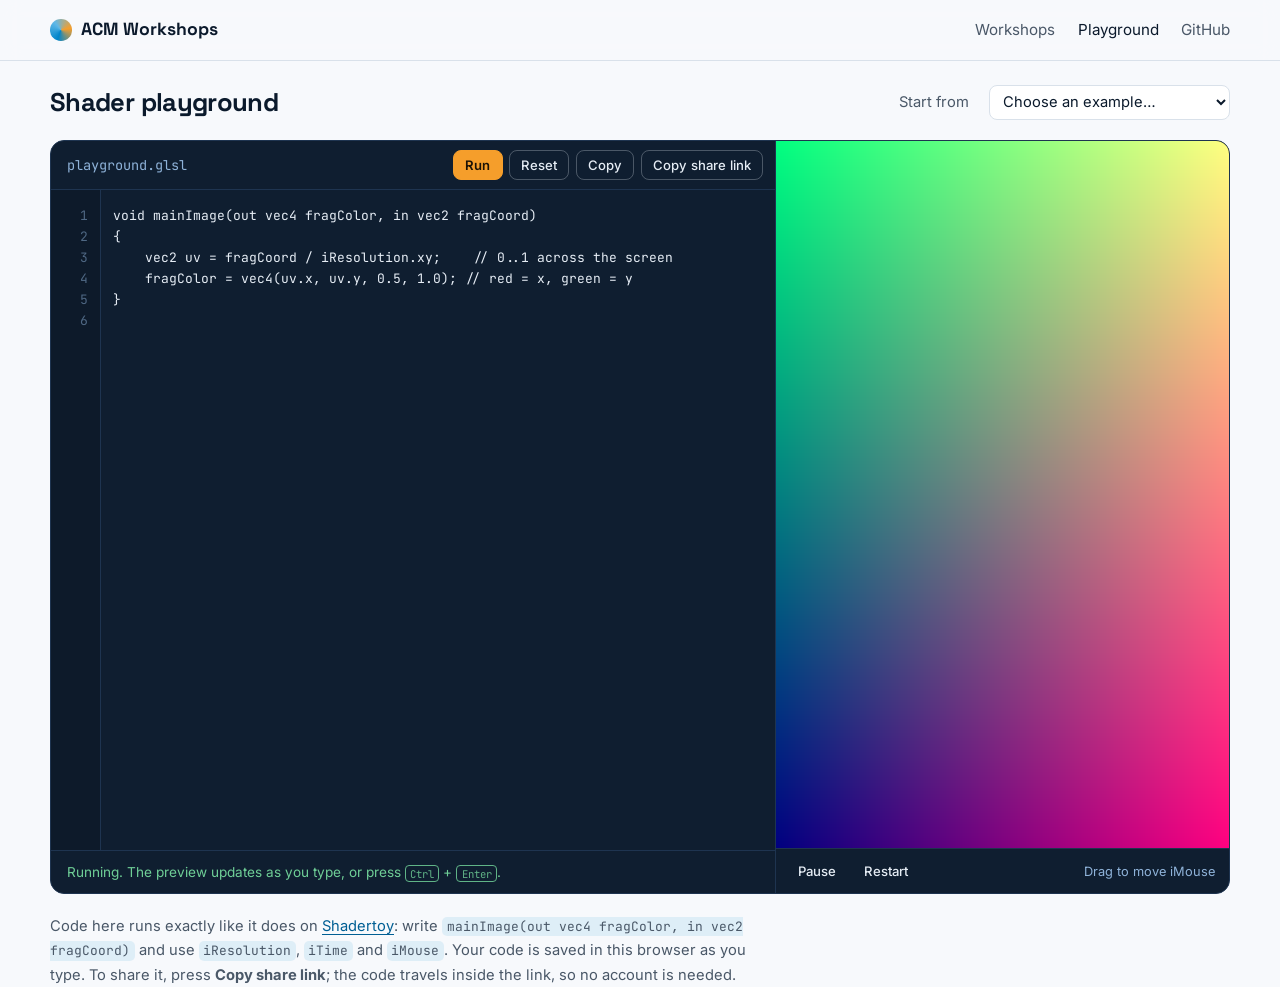
==== playground/index.html @ 076ea978 "first commit" ====
<!doctype html>
<html lang="en">
<head>
  <meta charset="utf-8">
  <meta name="viewport" content="width=device-width, initial-scale=1">
  <title>Shader playground · ACM Workshops</title>
  <meta name="description" content="Write and run Shadertoy-style GLSL shaders in your browser. No account needed.">
  <link rel="preconnect" href="https://fonts.googleapis.com">
  <link rel="preconnect" href="https://fonts.gstatic.com" crossorigin>
  <link rel="stylesheet" href="https://fonts.googleapis.com/css2?family=Inter:wght@400..700&family=JetBrains+Mono:wght@400..600&family=Space+Grotesk:wght@500..700&display=swap">
  <link rel="stylesheet" href="../assets/css/site.css">
</head>
<body class="playground-page">
  <a class="skip" href="#main">Skip to content</a>
  <header class="site-head">
    <div class="wrap">
      <a class="brand" href="../"><span class="brand-mark" aria-hidden="true"></span>ACM Workshops</a>
      <nav class="site-nav" aria-label="Main">
        <a href="../">Workshops</a>
        <a href="./" aria-current="page">Playground</a>
        <a class="nav-gh" href="[GitHub repo URL]">GitHub</a>
      </nav>
    </div>
  </header>

  <main id="main" class="wrap">
    <div class="playground-bar">
      <h1>Shader playground</h1>
      <label for="examples">Start from</label>
      <select id="examples">
        <option value="">Choose an example…</option>
        <option value="hello">Hello, pixel</option>
        <option value="circle">A circle</option>
        <option value="face">Smiley face</option>
        <option value="face-full">Face with every stretch goal</option>
        <option value="saber-start">Lightsaber starter</option>
        <option value="lightsaber">Lightsaber demo</option>
        <option value="planet">Planet demo</option>
        <option value="synthwave">Synthwave demo</option>
        <option value="hero">Home page background</option>
      </select>
    </div>

    <div class="lab is-tall" id="playground" data-playground data-title="playground.glsl"></div>

    <p class="playground-help">
      Code here runs exactly like it does on <a href="https://www.shadertoy.com">Shadertoy</a>:
      write <code>mainImage(out vec4 fragColor, in vec2 fragCoord)</code> and use
      <code>iResolution</code>, <code>iTime</code> and <code>iMouse</code>. Your code is saved in this browser as you type.
      To share it, press <b>Copy share link</b>; the code travels inside the link, so no account is needed.
    </p>
  </main>

  <script src="../assets/js/shader.js"></script>
  <script src="../workshops/sp-3-shaders/shaders.js"></script>
  <script>
    (function () {
      var DRAFT = 'acm-playground-draft';
      var lab = document.getElementById('playground');
      var start = null;
      var m = location.hash.match(/code=([^&]+)/);
      if (m) {
        try {
          var b64 = m[1].replace(/-/g, '+').replace(/_/g, '/');
          var bin = atob(b64), bytes = new Uint8Array(bin.length);
          for (var i = 0; i < bin.length; i++) bytes[i] = bin.charCodeAt(i);
          start = new TextDecoder().decode(bytes);
        } catch (e) { start = null; }
      }
      if (start === null) {
        try { start = localStorage.getItem(DRAFT); } catch (e) { start = null; }
      }
      lab.dataset.initial = start || window.SHADERS.hello;
      lab.onCodeChange = function (code) {
        try { localStorage.setItem(DRAFT, code); } catch (e) { /* storage blocked: nothing to save */ }
      };
    })();
  </script>
  <script src="../assets/js/components.js"></script>
  <script>
    document.getElementById('examples').addEventListener('change', function (e) {
      var id = e.target.value;
      if (!id) return;
      var lab = Components.labs.playground;
      if (lab.textarea.value.trim() && !confirm('Replace your current code with this example? Copy it first if you want to keep it.')) {
        e.target.value = '';
        return;
      }
      lab.setCode(window.SHADERS[id]);
      lab.original = window.SHADERS[id];
      history.replaceState(null, '', location.pathname);
      e.target.value = '';
    });
  </script>
</body>
</html>
---- assets/css/site.css ----
/* ACM Workshops — one stylesheet for the whole site. */

:root {
  --paper: #F7F9FC;
  --surface: #FFFFFF;
  --ink: #0B1A2C;
  --muted: #4A5868;
  --line: #D9E1EA;
  --blue: #0085CA;          /* ACM blue: brand, programmable stages */
  --link: #005F94;
  --build: #B4610A;         /* orange = "you build something here" */
  --build-bg: #FFF4E6;
  --build-line: #F2C48A;
  --code-bg: #0F1E30;
  --code-ink: #E6EDF5;
  --code-dim: #8FB3D9;
  --code-num: #F7B76A;
  --code-line: #1E3450;
  --ok: #2E7D4F;
  --err: #C2410C;

  --font-head: 'Space Grotesk', system-ui, sans-serif;
  --font-body: 'Inter', system-ui, -apple-system, 'Segoe UI', sans-serif;
  --font-mono: 'JetBrains Mono', ui-monospace, SFMono-Regular, Menlo, Consolas, monospace;

  --measure: 68ch;
  --radius: 10px;
  color-scheme: light;
}

@media (prefers-color-scheme: dark) {
  :root {
    --paper: #0B1A2C;
    --surface: #12263C;
    --ink: #EEF3F8;
    --muted: #A9B8C9;
    --line: #24394F;
    --blue: #3FA9E0;
    --link: #7CC6EE;
    --build: #F59E2B;
    --build-bg: #241C10;
    --build-line: #5C4320;
    --code-bg: #071220;
    --code-line: #1A2E46;
    --ok: #6FCF97;
    --err: #FB923C;
    color-scheme: dark;
  }
}

*, *::before, *::after { box-sizing: border-box; }
html { -webkit-text-size-adjust: 100%; scroll-padding-top: 5rem; }
body {
  margin: 0;
  background: var(--paper);
  color: var(--ink);
  font: 400 17px/1.65 var(--font-body);
  text-rendering: optimizeLegibility;
}
img, canvas { display: block; max-width: 100%; }
a { color: var(--link); text-underline-offset: 0.18em; text-decoration-thickness: 1px; }
a:hover { text-decoration-thickness: 2px; }
:focus-visible { outline: 3px solid var(--blue); outline-offset: 2px; border-radius: 4px; }

h1, h2, h3 { font-family: var(--font-head); line-height: 1.15; letter-spacing: -0.01em; margin: 0; }
h1 { font-size: clamp(2.3rem, 5.2vw, 3.7rem); font-weight: 700; letter-spacing: -0.025em; }
h2 { font-size: 1.85rem; font-weight: 700; }
h3 { font-size: 1.2rem; font-weight: 600; }
p { margin: 0; }
code, kbd, pre { font-family: var(--font-mono); }
:not(pre) > code {
  font-size: 0.88em; padding: 0.1em 0.35em; border-radius: 5px;
  background: color-mix(in srgb, var(--blue) 10%, transparent);
}
kbd {
  font-size: 0.78em; padding: 0.05em 0.4em; border-radius: 4px;
  border: 1px solid currentColor; opacity: 0.85;
}

.skip { position: absolute; left: -999px; top: 0; background: var(--ink); color: var(--paper); padding: 0.5rem 1rem; z-index: 10; }
.skip:focus { left: 1rem; }

/* ---------- Header / footer ---------- */

.site-head {
  position: sticky; top: 0; z-index: 5;
  background: color-mix(in srgb, var(--paper) 88%, transparent);
  backdrop-filter: blur(10px);
  border-bottom: 1px solid var(--line);
}
.site-head .wrap { display: flex; align-items: center; gap: 2rem; height: 3.75rem; }
.brand {
  white-space: nowrap;
  font-family: var(--font-head); font-weight: 700; font-size: 1.1rem;
  color: var(--ink); text-decoration: none; display: flex; align-items: center; gap: 0.6rem;
}
.brand-mark { width: 1.35rem; height: 1.35rem; border-radius: 50%; background: conic-gradient(from 200deg, var(--blue), #5FB8E8, #F59E2B, var(--blue)); }
.site-nav { display: flex; gap: 1.4rem; margin-left: auto; }
.site-nav a { color: var(--muted); text-decoration: none; font-size: 0.95rem; }
.site-nav a:hover, .site-nav a[aria-current="page"] { color: var(--ink); }

.wrap { width: min(1180px, 100% - 2.5rem); margin-inline: auto; }

.site-foot { border-top: 1px solid var(--line); margin-top: 6rem; padding: 2.5rem 0 3rem; color: var(--muted); font-size: 0.92rem; }
.site-foot .wrap { display: flex; flex-wrap: wrap; gap: 1rem 2rem; justify-content: space-between; }

/* ---------- Home ---------- */

.hero { display: grid; grid-template-columns: 1fr 1.05fr; gap: 3rem; align-items: center; padding: 4.5rem 0 3.5rem; }
.hero-copy p { color: var(--muted); font-size: 1.15rem; max-width: 34ch; margin-top: 1.25rem; }
.hero-copy .actions { display: flex; flex-wrap: wrap; gap: 0.75rem; margin-top: 2rem; }
.hero-art { position: relative; margin: 0; }
.hero-art .demo canvas { width: 100%; aspect-ratio: 4 / 3; border-radius: 18px; background: #0B1A2C; cursor: crosshair; }
.hero-art figcaption { margin-top: 0.75rem; font-size: 0.9rem; color: var(--muted); }

.catalog { margin-top: 1.5rem; }
.series + .series { margin-top: 3.5rem; }
.series-head { display: flex; align-items: baseline; gap: 1rem; padding-bottom: 0.75rem; border-bottom: 2px solid var(--ink); }
.series-head p { color: var(--muted); }
.workshop-list { list-style: none; margin: 0; padding: 0; }
.workshop {
  display: grid; grid-template-columns: 5.5rem 1fr auto; gap: 0.25rem 1.5rem;
  padding: 1.5rem 0; border-bottom: 1px solid var(--line); align-items: baseline;
}
.workshop-code { font-family: var(--font-head); font-weight: 700; color: var(--blue); font-size: 1.05rem; }
.workshop h3 { font-size: 1.35rem; }
.workshop h3 a { color: var(--ink); text-decoration: none; }
.workshop h3 a:hover { text-decoration: underline; }
.workshop .summary { grid-column: 2; color: var(--muted); max-width: 62ch; }
.workshop .meta { grid-column: 2; font-size: 0.9rem; color: var(--muted); margin-top: 0.35rem; }
.workshop .meta span + span::before { content: "/"; margin: 0 0.5rem; opacity: 0.5; }
.status { grid-column: 3; grid-row: 1; font-size: 0.85rem; white-space: nowrap; padding: 0.15rem 0.6rem; border-radius: 99px; border: 1px solid var(--line); color: var(--muted); }
.status.is-ready { border-color: var(--blue); color: var(--link); }

/* ---------- Buttons ---------- */

.btn {
  display: inline-flex; align-items: center; gap: 0.4rem;
  font: 500 0.9rem/1 var(--font-body); color: inherit; text-decoration: none;
  padding: 0.55rem 0.85rem; border-radius: 8px;
  border: 1px solid color-mix(in srgb, currentColor 28%, transparent); background: transparent; cursor: pointer;
}
.btn:hover { background: color-mix(in srgb, currentColor 9%, transparent); }
.btn-primary { background: var(--blue); border-color: var(--blue); color: #fff; padding: 0.75rem 1.15rem; font-size: 1rem; }
.btn-primary:hover { background: color-mix(in srgb, var(--blue) 85%, #000); }
@media (prefers-color-scheme: dark) {
  .btn-primary { color: #06121F; }
  .btn-primary:hover { background: color-mix(in srgb, var(--blue) 85%, #fff); }
}
.btn-big { padding: 0.75rem 1.15rem; font-size: 1rem; }
.btn-quiet { border-color: transparent; }

/* ---------- Lesson layout ---------- */

.lesson-head { padding: 3.5rem 0 2.5rem; border-bottom: 1px solid var(--line); }
.crumbs { font-size: 0.9rem; color: var(--muted); margin-bottom: 1.25rem; }
.crumbs a { color: var(--muted); }
.lesson-head h1 { max-width: 18ch; }
.lesson-head .lede { font-size: 1.2rem; color: var(--muted); max-width: 52ch; margin-top: 1.1rem; }
.facts { display: flex; flex-wrap: wrap; gap: 0.5rem 2.5rem; margin: 2rem 0 0; padding: 0; }
.facts div { display: grid; }
.facts dt { font-size: 0.85rem; color: var(--muted); }
.facts dd { margin: 0; font-weight: 600; }

.lesson { display: grid; grid-template-columns: 14rem minmax(0, 1fr); gap: 3.5rem; padding-top: 2.5rem; }
.toc { position: sticky; top: 5.5rem; align-self: start; font-size: 0.92rem; }
.toc p { font-weight: 600; margin-bottom: 0.5rem; }
.toc ol { list-style: none; margin: 0; padding: 0; border-left: 1px solid var(--line); counter-reset: toc; }
.toc li { counter-increment: toc; }
.toc a { display: block; padding: 0.3rem 0 0.3rem 1rem; margin-left: -1px; color: var(--muted); text-decoration: none; border-left: 2px solid transparent; }
.toc a::before { content: counter(toc) ". "; opacity: 0.6; }
.toc a:hover { color: var(--ink); }
.toc a[aria-current] { color: var(--ink); border-left-color: var(--blue); font-weight: 600; }

.prose > * + * { margin-top: 1.1rem; }
.prose > :is(p, ul, ol, h3, blockquote, .note) { max-width: var(--measure); }
.prose h2 { margin-top: 4.5rem; padding-top: 0.5rem; }
.prose h2:first-child { margin-top: 0; }
.prose h3 { margin-top: 2.25rem; }
.prose ul, .prose ol { padding-left: 1.3rem; }
.prose li + li { margin-top: 0.35rem; }
.prose .lead-in { font-size: 1.1rem; }

.note {
  border-left: 3px solid var(--blue); padding: 0.25rem 0 0.25rem 1.1rem; color: var(--muted);
}
.note strong { color: var(--ink); }
.placeholder {
  border: 1.5px dashed var(--build-line); background: var(--build-bg); border-radius: var(--radius);
  padding: 1rem 1.25rem; color: var(--ink); max-width: var(--measure);
}

/* Activity block: orange marks "your turn" everywhere on the site. */
.activity {
  margin-top: 2rem; padding: 1.5rem; border-radius: 14px;
  background: var(--build-bg); border: 1px solid var(--build-line);
}
.activity > * + * { margin-top: 1rem; }
.activity-tag { font-family: var(--font-head); font-weight: 700; color: var(--build); font-size: 1rem; }
.activity h3 { margin-top: 0.25rem; font-size: 1.5rem; }
.activity p, .activity ol, .activity ul { max-width: var(--measure); }
.challenges { list-style: none; padding: 0 !important; display: grid; grid-template-columns: repeat(auto-fit, minmax(15rem, 1fr)); gap: 0.75rem; }
.challenges li { margin: 0 !important; background: var(--surface); border-radius: var(--radius); padding: 1rem 1.1rem; border: 1px solid var(--build-line); }
.challenges b { display: block; font-family: var(--font-head); margin-bottom: 0.2rem; }

details.answer { background: var(--surface); border: 1px solid var(--line); border-radius: var(--radius); max-width: none !important; }
details.answer > summary { cursor: pointer; padding: 0.8rem 1.1rem; font-weight: 600; list-style-position: inside; }
details.answer[open] > summary { border-bottom: 1px solid var(--line); }
details.answer .answer-body { padding: 1rem 1.1rem 1.2rem; }
details.answer .answer-body > * + * { margin-top: 0.85rem; }

/* ---------- Code ---------- */

pre.code {
  margin: 0; background: var(--code-bg); color: var(--code-ink);
  border-radius: var(--radius); padding: 1.1rem 1.25rem; overflow-x: auto;
  font-size: 0.86rem; line-height: 1.6; tab-size: 4; max-width: none !important;
}
.tok-com { color: var(--code-dim); }
.tok-num { color: var(--code-num); }
.tok-pre { color: #C4A5FF; }

/* ---------- Lab (editor + preview) ---------- */

.lab {
  display: grid; grid-template-columns: minmax(0, 1.6fr) minmax(0, 1fr);
  background: var(--code-bg); color: var(--code-ink);
  border-radius: 14px; overflow: hidden; margin-top: 1.25rem;
  border: 1px solid var(--code-line);
}
.lab-editor { display: flex; flex-direction: column; min-width: 0; border-right: 1px solid var(--code-line); }
.lab-head { display: flex; flex-wrap: wrap; align-items: center; gap: 0.5rem 1rem; padding: 0.6rem 0.75rem 0.6rem 1rem; border-bottom: 1px solid var(--code-line); }
.lab-title { font-family: var(--font-mono); font-size: 0.85rem; color: var(--code-dim); margin-right: auto; }
.lab-actions { display: flex; flex-wrap: wrap; gap: 0.4rem; }
.lab .btn { font-size: 0.82rem; padding: 0.45rem 0.7rem; }
.lab .btn-run { background: #F59E2B; border-color: #F59E2B; color: #1A1206; font-weight: 600; }
.lab .btn-run:hover { background: #FFB04D; }
.lab .btn-run kbd { border-color: #1A1206; }

.lab-body { position: relative; height: 22rem; overflow: hidden; }
.lab-body .gutter, .lab-body textarea {
  font: 13px/21px var(--font-mono); margin: 0; padding-top: 0.9rem; padding-bottom: 0.9rem;
}
.lab-body .gutter {
  position: absolute; inset: 0 auto 0 0; width: 3.1rem; overflow: hidden;
  text-align: right; padding-right: 0.7rem; color: #4F6884; user-select: none;
  border-right: 1px solid var(--code-line); background: rgba(0,0,0,0.12);
}
.lab-body .gutter span { display: block; }
.lab-body .gutter .err { color: #FFFFFF; background: #C2410C; border-radius: 3px; padding: 0 0.2rem; }
.lab-body textarea {
  position: absolute; inset: 0; width: 100%; height: 100%; resize: none; border: 0; outline: none;
  padding-left: 3.85rem; padding-right: 1rem; background: transparent; color: var(--code-ink);
  white-space: pre; overflow: auto; tab-size: 4; caret-color: #F59E2B;
}
.lab-body textarea:focus-visible { box-shadow: inset 0 0 0 2px #3FA9E0; }

.lab-status { padding: 0.6rem 1rem; font-size: 0.85rem; border-top: 1px solid var(--code-line); min-height: 2.6rem; }
.lab-status.ok { color: #6FCF97; }
.lab-status.has-errors { color: #FFD7BF; background: rgba(194, 65, 12, 0.18); }
.lab-status ul { margin: 0.3rem 0 0; padding-left: 1.1rem; font-family: var(--font-mono); font-size: 0.8rem; }

.lab-preview { margin: 0; display: flex; flex-direction: column; min-width: 0; }
.lab-preview canvas { width: 100%; flex: 1; min-height: 16rem; background: #000; cursor: crosshair; touch-action: none; }
.lab-preview figcaption { display: flex; align-items: center; gap: 0.25rem; padding: 0.45rem 0.6rem; border-top: 1px solid var(--code-line); font-size: 0.8rem; }
.lab-hint { margin-left: auto; color: var(--code-dim); padding-right: 0.3rem; }

/* ---------- Compare & demo ---------- */

.compare { display: grid; grid-template-columns: 1fr 1fr; gap: 1rem; margin-top: 1.25rem; }
.compare-panel { margin: 0; position: relative; }
.compare-panel canvas { width: 100%; aspect-ratio: 16 / 10; border-radius: 12px; background: #000; cursor: crosshair; touch-action: none; }
.compare-panel figcaption {
  position: absolute; left: 0.75rem; top: 0.75rem; padding: 0.2rem 0.6rem; border-radius: 6px;
  font: 600 0.85rem/1.4 var(--font-head); background: rgba(11, 26, 44, 0.78); color: #C9D6E3;
}
.compare-panel.is-unique figcaption { color: #F59E2B; }
.compare-link { grid-column: 1 / -1; font-size: 0.92rem; color: var(--muted); }

.demo canvas { width: 100%; aspect-ratio: 16 / 9; border-radius: 12px; background: #000; }

/* ---------- Pipeline diagram ---------- */

.pipeline { list-style: none; padding: 0 !important; display: grid; grid-template-columns: repeat(5, 1fr); gap: 0.6rem; max-width: none !important; counter-reset: stage; }
.pipeline li { margin: 0 !important; position: relative; padding: 1rem; border-radius: var(--radius); background: var(--surface); border: 1px solid var(--line); counter-increment: stage; }
.pipeline li::before { content: counter(stage); font: 700 0.85rem var(--font-head); color: var(--muted); }
.pipeline li.is-yours { background: var(--blue); border-color: var(--blue); color: #fff; }
.pipeline li.is-yours::before { color: #CFEAF8; }
.pipeline b { display: block; font-family: var(--font-head); font-size: 1.05rem; margin: 0.15rem 0 0.35rem; }
.pipeline span { font-size: 0.88rem; line-height: 1.45; display: block; }
.pipeline-key { font-size: 0.9rem; color: var(--muted); }
.pipeline-key i { display: inline-block; width: 0.8rem; height: 0.8rem; border-radius: 3px; vertical-align: -0.05rem; margin-right: 0.35rem; }

/* ---------- Tables ---------- */

.table-wrap { overflow-x: auto; max-width: none !important; }
table { border-collapse: collapse; width: 100%; font-size: 0.93rem; }
th, td { text-align: left; padding: 0.6rem 0.8rem; border-bottom: 1px solid var(--line); vertical-align: top; }
th { font-family: var(--font-head); border-bottom: 2px solid var(--ink); }
td code { white-space: nowrap; }

.two-col { display: grid; grid-template-columns: minmax(0, 1.2fr) minmax(0, 1fr); gap: 2rem; align-items: start; max-width: none !important; }
.defs { margin: 0; }
.defs dt { font-family: var(--font-mono); font-weight: 700; color: var(--link); }
.defs dd { margin: 0.15rem 0 1rem; }

.big-numbers { display: grid; grid-template-columns: repeat(3, 1fr); gap: 1rem; max-width: none !important; }
.big-numbers div { padding: 1.1rem 1.2rem; border-radius: var(--radius); background: var(--surface); border: 1px solid var(--line); }
.big-numbers b { display: block; font: 700 2.1rem/1.1 var(--font-head); color: var(--link); }
.big-numbers div:last-child b { color: var(--build); }
.big-numbers span { color: var(--muted); font-size: 0.92rem; }

.resources { list-style: none; padding: 0 !important; }
.resources li { padding: 0.9rem 0; border-bottom: 1px solid var(--line); margin: 0 !important; }
.resources a { font-weight: 600; }
.resources span { display: block; color: var(--muted); font-size: 0.93rem; }

/* ---------- Playground page ---------- */

.playground-page main { padding-top: 1.5rem; }
.playground-bar { display: flex; flex-wrap: wrap; align-items: center; gap: 0.75rem 1.25rem; margin-bottom: 1rem; }
.playground-bar h1 { font-size: 1.6rem; margin-right: auto; }
.playground-bar label { font-size: 0.92rem; color: var(--muted); }
.playground-bar select { font: inherit; font-size: 0.92rem; padding: 0.4rem 0.6rem; border-radius: 8px; border: 1px solid var(--line); background: var(--surface); color: var(--ink); }
.lab.is-tall .lab-body { height: calc(100vh - 15rem); min-height: 24rem; }
.playground-help { margin-top: 1.25rem; color: var(--muted); font-size: 0.92rem; max-width: 80ch; }

.no-webgl .lab-preview canvas, .no-webgl .compare canvas, .no-webgl .demo canvas { background: repeating-linear-gradient(45deg, #13283F 0 10px, #0B1A2C 10px 20px); }

/* ---------- Small screens ---------- */

@media (max-width: 1000px) {
  .lesson { grid-template-columns: minmax(0, 1fr); gap: 1.5rem; }
  .toc { position: static; }
  .toc ol { columns: 2; }
}
@media (max-width: 860px) {
  .hero { grid-template-columns: minmax(0, 1fr); padding-top: 2.5rem; }
  .lab { grid-template-columns: minmax(0, 1fr); }
  .lab-editor { border-right: 0; border-bottom: 1px solid var(--code-line); }
  .lab-preview canvas { aspect-ratio: 16 / 10; flex: none; }
  .pipeline { grid-template-columns: 1fr; }
  .two-col, .big-numbers, .compare { grid-template-columns: minmax(0, 1fr); }
  .workshop { grid-template-columns: 1fr; }
  .workshop .summary, .workshop .meta, .status { grid-column: 1; grid-row: auto; justify-self: start; }
  .site-nav { gap: 1rem; }
}
@media (max-width: 520px) {
  body { font-size: 16px; }
  .site-head .wrap { gap: 1rem; }
  .site-nav { gap: 0.9rem; }
  .site-nav a { font-size: 0.88rem; }
  .nav-gh { display: none; }
  .activity { padding: 1.1rem; margin-inline: -0.5rem; }
  .toc ol { columns: 1; }
  .lab-hint { display: none; }
}
@media (prefers-reduced-motion: reduce) {
  html { scroll-behavior: auto; }
}
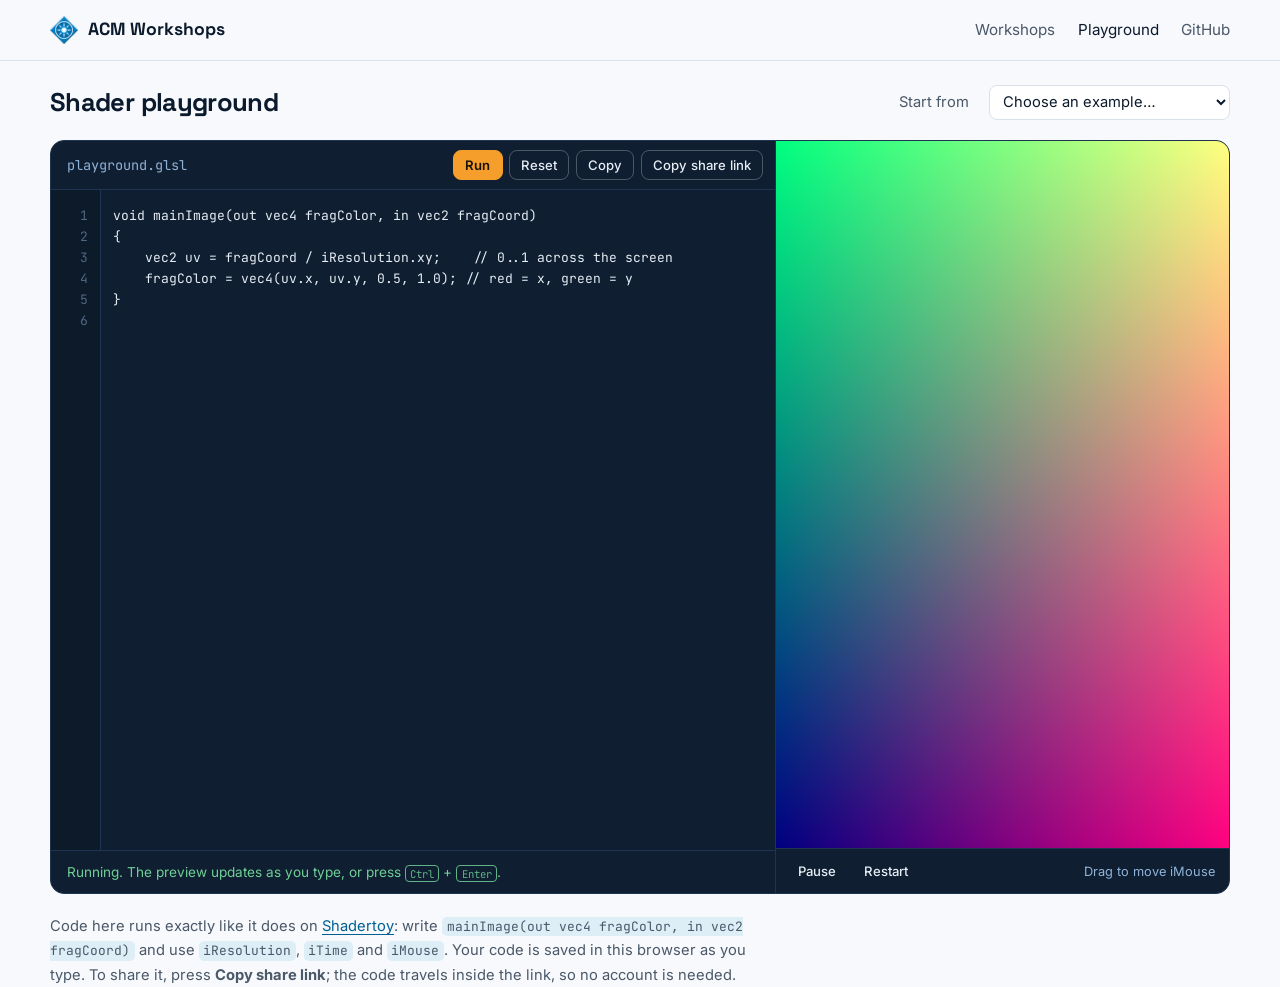
==== commit 0cf65bfa: "fixes and changes" ====
--- a/playground/index.html
+++ b/playground/index.html
@@ -5,6 +5,7 @@
   <meta name="viewport" content="width=device-width, initial-scale=1">
   <title>Shader playground · ACM Workshops</title>
   <meta name="description" content="Write and run Shadertoy-style GLSL shaders in your browser. No account needed.">
+  <link rel="icon" href="../assets/img/acm-logo-64.png">
   <link rel="preconnect" href="https://fonts.googleapis.com">
   <link rel="preconnect" href="https://fonts.gstatic.com" crossorigin>
   <link rel="stylesheet" href="https://fonts.googleapis.com/css2?family=Inter:wght@400..700&family=JetBrains+Mono:wght@400..600&family=Space+Grotesk:wght@500..700&display=swap">
@@ -14,7 +15,7 @@
   <a class="skip" href="#main">Skip to content</a>
   <header class="site-head">
     <div class="wrap">
-      <a class="brand" href="../"><span class="brand-mark" aria-hidden="true"></span>ACM Workshops</a>
+      <a class="brand" href="../"><img class="brand-mark" src="../assets/img/acm-logo-64.png" alt="">ACM Workshops</a>
       <nav class="site-nav" aria-label="Main">
         <a href="../">Workshops</a>
         <a href="./" aria-current="page">Playground</a>
--- a/assets/css/site.css
+++ b/assets/css/site.css
@@ -358,3 +358,134 @@
 @media (prefers-reduced-motion: reduce) {
   html { scroll-behavior: auto; }
 }
+
+/* ======================================================================
+   Workshop interactives (donut + Connect 4) and shared lesson pieces
+   ====================================================================== */
+
+.brand-mark { width: 1.75rem; height: 1.75rem; object-fit: contain; background: none; border-radius: 0; }
+.visually-hidden { position: absolute; width: 1px; height: 1px; overflow: hidden; clip: rect(0 0 0 0); white-space: nowrap; }
+
+.figure { margin: 1.25rem 0 0; max-width: 40rem; color: var(--ink); }
+.figure svg { width: 100%; height: auto; display: block; }
+.figure figcaption { font-size: 0.9rem; color: var(--muted); margin-top: 0.5rem; }
+
+.matrices { display: grid; grid-template-columns: repeat(3, minmax(0, 1fr)); gap: 1rem; max-width: none !important; }
+.matrices figure { margin: 0; }
+.matrices figcaption { font-size: 0.9rem; color: var(--muted); margin-top: 0.5rem; }
+
+/* A numbered row of steps (lifecycles, loops). These really are sequences. */
+.loop-steps { list-style: none; padding: 0 !important; display: grid; grid-template-columns: repeat(auto-fit, minmax(8.5rem, 1fr)); gap: 0.5rem; max-width: none !important; counter-reset: loop; }
+.loop-steps li { margin: 0 !important; counter-increment: loop; padding: 0.85rem 0.9rem; border-radius: var(--radius); background: var(--surface); border: 1px solid var(--line); font-size: 0.9rem; color: var(--muted); }
+.loop-steps li::before { content: counter(loop); font: 700 0.8rem var(--font-head); color: var(--blue); display: block; }
+.loop-steps b { display: block; font-family: var(--font-head); color: var(--ink); font-size: 1.02rem; margin-bottom: 0.15rem; }
+
+.timeline { list-style: none; padding: 0 0 0 1.1rem !important; border-left: 2px solid var(--blue); }
+.timeline li { margin: 0 0 1rem !important; position: relative; }
+.timeline li::before { content: ""; position: absolute; left: -1.5rem; top: 0.45rem; width: 0.7rem; height: 0.7rem; border-radius: 50%; background: var(--blue); }
+.timeline b { display: block; font-family: var(--font-head); }
+
+.resource-title { display: block !important; font-weight: 600; color: var(--ink) !important; font-size: 1rem !important; }
+
+/* sliders */
+.knob { display: grid; grid-template-columns: 11rem minmax(0, 1fr) 3.5rem; align-items: center; gap: 0.75rem; font-size: 0.9rem; }
+.knob input[type="range"] { width: 100%; accent-color: var(--blue); }
+.knob output { font-family: var(--font-mono); font-size: 0.85rem; text-align: right; }
+.check { display: flex; align-items: center; gap: 0.4rem; font-size: 0.92rem; cursor: pointer; }
+.check input { accent-color: var(--blue); width: 1rem; height: 1rem; }
+
+/* ---------- ASCII donut ---------- */
+.ascii-donut { display: grid; grid-template-columns: auto minmax(0, 1fr); gap: 1.5rem; align-items: start; margin-top: 1.25rem; padding: 1.25rem; border-radius: 14px; background: var(--surface); border: 1px solid var(--line); max-width: none !important; }
+.ascii-stage { background: var(--code-bg); border-radius: 10px; padding: 0.9rem 1rem; overflow: hidden; }
+.ascii-screen { margin: 0; font: 11px/1.15 var(--font-mono); color: #CFE8F7; white-space: pre; }
+.knobs { display: grid; gap: 0.55rem; }
+.knob-note { font-size: 0.82rem; color: var(--muted); font-family: var(--font-mono); }
+.knob-buttons { display: flex; gap: 0.5rem; margin-top: 0.25rem; }
+
+/* ---------- projection demo ---------- */
+.projection-demo { margin-top: 1.25rem; padding: 1.25rem; border-radius: 14px; background: var(--surface); border: 1px solid var(--line); max-width: none !important; display: grid; gap: 0.85rem; }
+.step-buttons { display: flex; flex-wrap: wrap; gap: 0.35rem; }
+.step-buttons .btn[aria-pressed="true"] { background: var(--blue); border-color: var(--blue); color: #fff; }
+.proj-stage canvas { width: 100%; aspect-ratio: 9 / 7; max-height: 30rem; border-radius: 10px; background: #0A1C2E; }
+.proj-controls { display: flex; flex-wrap: wrap; gap: 1rem; align-items: center; }
+.proj-controls .knob { flex: 1; min-width: 16rem; }
+.proj-caption { max-width: var(--measure); }
+.proj-numbers { font-family: var(--font-mono); font-size: 0.88rem; color: var(--muted); }
+
+/* ---------- pixel donut "window" ---------- */
+.pixel-donut { margin-top: 1.25rem; max-width: 46rem !important; }
+.pixel-window { border-radius: 10px; overflow: hidden; border: 1px solid var(--line); box-shadow: 0 10px 30px rgba(11, 26, 44, 0.18); background: #0A1B2E; }
+.pixel-titlebar { display: flex; align-items: center; gap: 0.4rem; padding: 0.45rem 0.75rem; background: #DDE4EC; color: #0B1A2C; font-size: 0.82rem; }
+.pixel-titlebar span { margin-right: auto; }
+.pixel-titlebar i { width: 0.7rem; height: 0.7rem; border-radius: 50%; background: #AFBBC8; }
+.pixel-window canvas { width: 100%; aspect-ratio: 4 / 3; image-rendering: pixelated; }
+.pixel-donut.is-dropping .pixel-window { outline: 3px dashed #F59E2B; outline-offset: 3px; }
+.pixel-controls { display: flex; flex-wrap: wrap; gap: 0.4rem; margin-top: 0.75rem; }
+.pixel-hint, .pixel-status { font-size: 0.88rem; color: var(--muted); margin-top: 0.5rem; }
+
+/* ---------- Connect 4 ---------- */
+.c4-split { display: grid; grid-template-columns: minmax(0, 1fr) minmax(0, 1fr); gap: 1.5rem; align-items: start; margin-top: 1.25rem; max-width: none !important; }
+.c4-board {
+  display: grid; grid-template-columns: repeat(7, 1fr); gap: 0;
+  background: #3498DB; border-radius: 12px; padding: 0.4rem; width: 100%; max-width: 30rem; aspect-ratio: 7 / 6;
+}
+.c4-col { display: grid; grid-template-rows: repeat(6, 1fr); padding: 0; margin: 0; border: 0; background: transparent; border-radius: 8px; cursor: pointer; font: inherit; color: inherit; }
+.c4-col:not(:disabled):hover { background: #2980B9; }
+.c4-col:disabled { cursor: default; }
+.c4-col:focus-visible { outline: 3px solid #F59E2B; outline-offset: -3px; }
+.c4-cell {
+  display: grid; place-items: center; margin: 9%; border-radius: 50%; background: #FFFFFF;
+  font: 600 clamp(0.55rem, 1.6vw, 0.78rem) var(--font-mono); color: #7A8B9C;
+}
+.c4-cell.is-red { background: #E74C3C; color: #FFE3DF; }
+.c4-cell.is-yellow { background: #F1C40F; color: #5E4A00; }
+.c4-cell.is-last { box-shadow: 0 0 0 3px rgba(255, 255, 255, 0.85) inset; }
+.c4-cell.is-win { box-shadow: 0 0 0 4px #0B1A2C inset; }
+.c4-bar { display: flex; flex-wrap: wrap; align-items: center; gap: 0.5rem 1rem; margin-top: 0.75rem; max-width: 30rem; }
+.c4-status { margin-right: auto; font-weight: 600; }
+.c4-label { font-size: 0.85rem; color: var(--muted); margin-bottom: 0.4rem; font-weight: 600; }
+.c4-array, .c4-bitout { font-size: 0.8rem !important; white-space: pre; }
+.ai-panel { display: grid; gap: 0.6rem; }
+.ai-panel .knob { grid-template-columns: 9.5rem minmax(0, 1fr) 2rem; }
+.ai-log { font-size: 0.82rem; }
+.ai-log td, .ai-log th { padding: 0.35rem 0.5rem; }
+.ai-log td:nth-child(4), .ai-log td:nth-child(5) { font-variant-numeric: tabular-nums; text-align: right; }
+
+.circle-grid { display: grid; gap: 0.6rem; }
+.circle-grid canvas { width: 100%; max-width: 20rem; aspect-ratio: 1; border-radius: 8px; image-rendering: pixelated; }
+.circle-grid .knob { grid-template-columns: 4rem minmax(0, 1fr) 2.5rem; max-width: 20rem; }
+.circle-info { font-size: 0.88rem; color: var(--muted); max-width: 20rem; }
+
+.c4-bars { list-style: none; padding: 0 !important; max-width: none !important; display: grid; gap: 0.35rem; }
+.c4-bars li { margin: 0 !important; display: grid; grid-template-columns: 4.5rem minmax(0, 1fr) 11rem; align-items: center; gap: 0.75rem; font-size: 0.88rem; }
+.bar-track { height: 1.1rem; background: color-mix(in srgb, var(--blue) 10%, transparent); border-radius: 4px; overflow: hidden; }
+.bar { display: block; height: 100%; background: var(--blue); border-radius: 4px; }
+.c4-bars li:last-child .bar { background: var(--build); }
+.bar-value { font-family: var(--font-mono); font-size: 0.82rem; text-align: right; }
+.chart-note { font-size: 0.88rem; color: var(--muted); }
+
+/* CPU vs GPU picture (SP-3) */
+.cores { display: grid; grid-template-columns: 1fr 1fr; gap: 1rem; max-width: none !important; }
+.cores figure { margin: 0; padding: 1.1rem 1.2rem; border-radius: var(--radius); background: var(--surface); border: 1px solid var(--line); }
+.cores svg { width: 100%; height: auto; display: block; margin: 0.6rem 0; }
+.cores b { font: 700 1.25rem var(--font-head); }
+.cores figcaption { color: var(--muted); font-size: 0.93rem; }
+
+@media (max-width: 1000px) {
+  .ascii-donut { grid-template-columns: minmax(0, 1fr); }
+  .ascii-stage { overflow-x: auto; }
+}
+@media (max-width: 860px) {
+  .c4-split, .matrices, .cores { grid-template-columns: minmax(0, 1fr); }
+  .knob { grid-template-columns: 8.5rem minmax(0, 1fr) 3rem; }
+  .c4-bars li { grid-template-columns: 3.8rem minmax(0, 1fr) 7.5rem; }
+  .bar-value { font-size: 0.72rem; }
+}
+
+[hidden] { display: none !important; }
+@media (max-width: 520px) {
+  .ascii-donut { padding: 0.75rem; }
+  .ascii-stage { padding: 0.6rem; }
+  .ascii-screen { font-size: 7.5px; }
+  .knob { grid-template-columns: 7.5rem minmax(0, 1fr) 2.75rem; font-size: 0.85rem; }
+}
